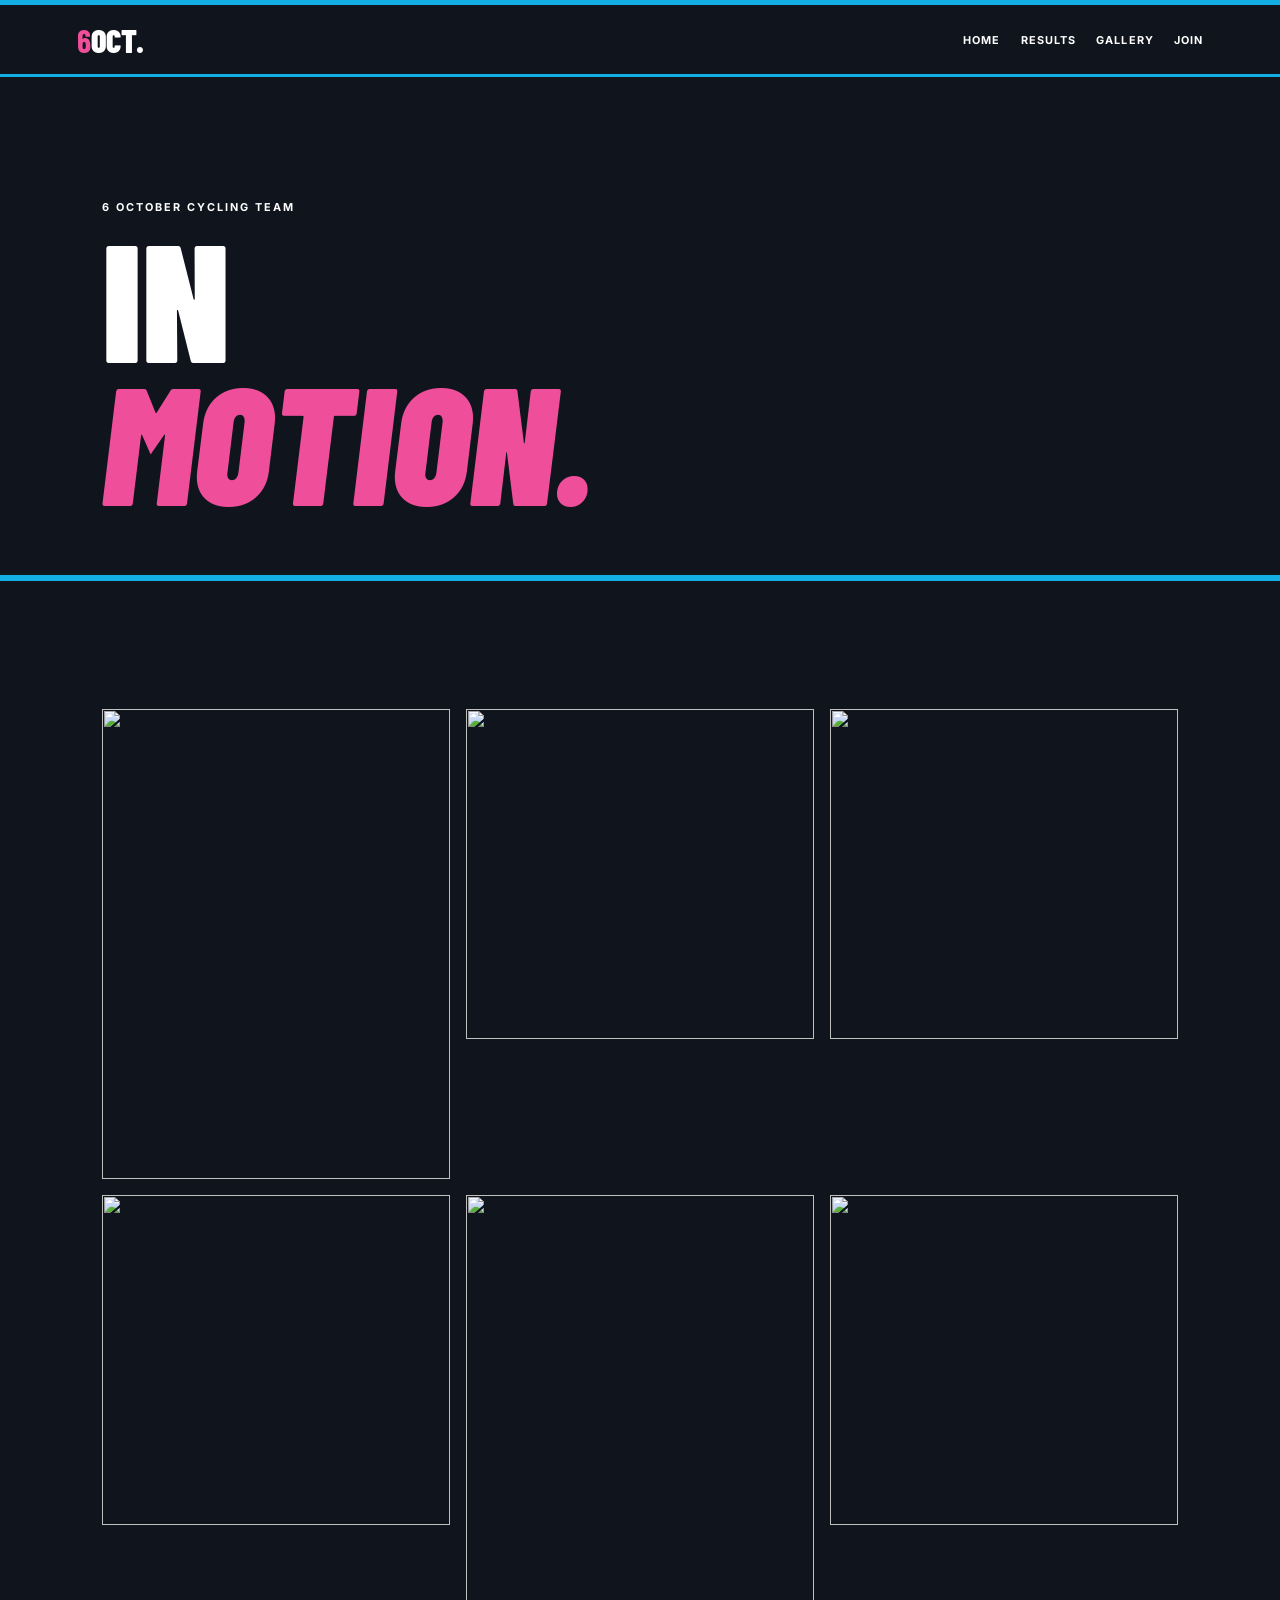
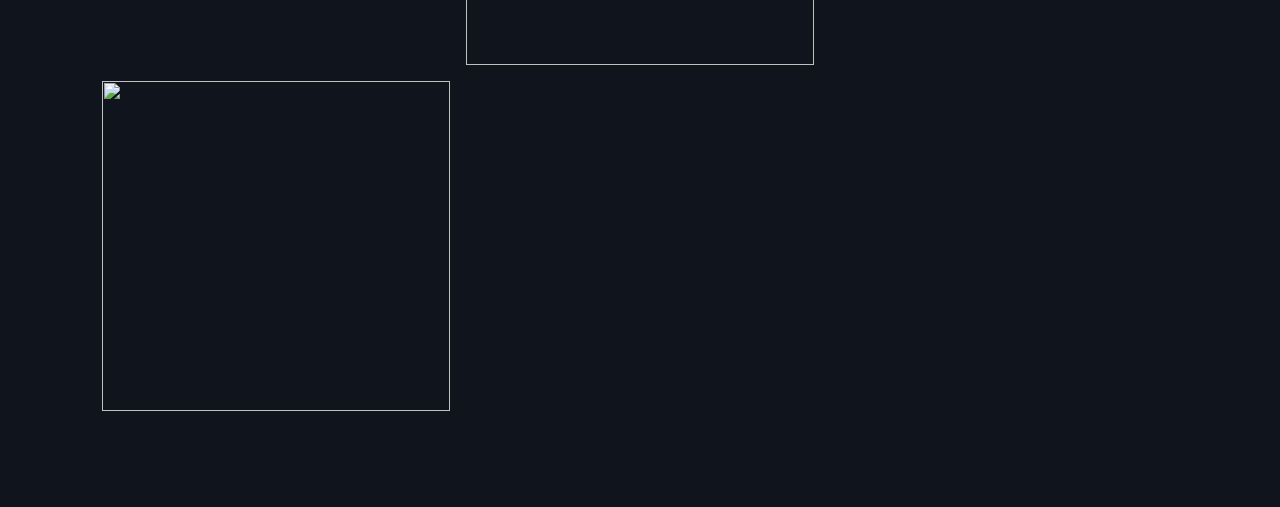
==== gallery.html @ 21459a9c "Add files via upload" ====
<!doctype html><html><head><meta charset="UTF-8"><meta name="viewport" content="width=device-width,initial-scale=1"><title>Gallery | 6 October</title><link rel="stylesheet" href="styles.css"></head><body class="dark"><header class="nav"><a class="brand" href="index.html"><b>6</b>OCT.</a><nav><a href="index.html">Home</a><a href="results.html">Results</a><a href="gallery.html">Gallery</a><a href="join.html">Join</a></nav></header><main><section class="page-hero"><p class="eyebrow">6 October Cycling Team</p><h1>IN<br><em>MOTION.</em></h1></section><section class="section"><div class="gallery"><img src="assets/team.jpg"><img src="assets/saif-track.jpg"><img src="assets/obay-track.jpg"><img src="assets/saif-road.jpg"><img src="assets/obay-podium.jpg"><img src="assets/obay-road.jpg"><img src="assets/saif-worlds.jpg"></div></section></main></body></html>
---- styles.css ----
@import url('https://fonts.googleapis.com/css2?family=Barlow+Condensed:ital,wght@0,700;0,800;0,900;1,700&family=Inter:wght@400;600;700&display=swap');

:root{--pink:#ef4f9a;--blue:#13aee4;--ink:#10151d;--paper:#f4f8fa}
*{box-sizing:border-box}
html{scroll-behavior:smooth}
body{margin:0;font-family:Inter,Arial;color:var(--ink);background:var(--paper)}
h1,h2,h3{font-family:'Barlow Condensed';line-height:.86;margin:0;font-weight:900}
em{color:var(--pink)}
.nav{height:72px;background:var(--ink);display:flex;align-items:center;justify-content:space-between;padding:0 6vw;color:white;border-bottom:3px solid var(--blue)}
.brand{color:white;text-decoration:none;font:900 2rem 'Barlow Condensed'}
.brand b{color:var(--pink)}
nav{display:flex;gap:1.25rem}
nav a{color:white;text-decoration:none;text-transform:uppercase;font-size:.68rem;letter-spacing:.1em;font-weight:700}
.hero{min-height:85vh;position:relative;display:flex;align-items:end;padding:8vw;color:white;overflow:hidden}
.hero>img{position:absolute;inset:0;width:100%;height:100%;object-fit:cover}
.hero:after{content:'';position:absolute;inset:0;background:linear-gradient(90deg,rgba(4,28,43,.82),rgba(19,174,228,.12) 55%,transparent 75%)}
.hero div{position:relative;z-index:1}
.eyebrow{font-size:.68rem;letter-spacing:.18em;text-transform:uppercase;font-weight:700}
.hero h1,.page-hero h1{font-size:clamp(5rem,13vw,11rem)}
.button{display:inline-block;color:#fff;background:var(--pink);box-shadow:5px 5px 0 var(--blue);padding:1rem 1.2rem;text-decoration:none;text-transform:uppercase;font-size:.7rem;letter-spacing:.1em;font-weight:700;margin-top:1.5rem}
.section{padding:6rem 8vw}
.section h2{font-size:clamp(3.5rem,7vw,7rem)}
.news-section{padding:6rem 8vw;background:var(--ink);color:#fff}.news-section>h2{font-size:clamp(3.5rem,7vw,7rem);margin-bottom:2rem}.news-section>.eyebrow{color:var(--blue)}.news-feature{position:relative;min-height:640px;overflow:hidden;background:#000;box-shadow:10px 10px 0 var(--blue)}.news-main-image{position:absolute;inset:0;width:100%;height:100%;object-fit:cover;object-position:center 55%}.news-shade{position:absolute;inset:0;background:linear-gradient(90deg,rgba(4,13,20,.9),rgba(4,13,20,.36) 62%,rgba(4,13,20,.08))}.news-content{position:relative;z-index:1;max-width:700px;padding:clamp(2rem,6vw,5rem);padding-top:clamp(12rem,29vw,20rem)}.news-content .eyebrow{color:var(--blue)}.news-content h3{font-size:clamp(3rem,6.8vw,6.2rem);margin-bottom:1.2rem}.news-content>p:not(.eyebrow){max-width:560px;line-height:1.65}.news-button{display:inline-block;margin-top:1.25rem;padding:.9rem 1.2rem;background:var(--blue);color:var(--ink);font-size:.7rem;letter-spacing:.1em;text-transform:uppercase;text-decoration:none;font-weight:700;box-shadow:4px 4px 0 var(--pink)}.news-inset{position:absolute;z-index:2;top:2rem;right:2rem;width:clamp(130px,19vw,260px);margin:0;border:4px solid #fff;background:var(--ink);box-shadow:6px 6px 0 var(--pink)}.news-inset img{display:block;width:100%;height:clamp(180px,27vw,370px);object-fit:cover}.news-inset figcaption{padding:.7rem .8rem;color:#fff;font-size:.65rem;letter-spacing:.1em;text-transform:uppercase;font-weight:700}
.cards{display:grid;grid-template-columns:repeat(3,1fr);gap:1rem;margin-top:2.5rem}
.card{height:430px;position:relative;overflow:hidden;color:#fff}
.card img{width:100%;height:100%;object-fit:cover}
.card div{position:absolute;inset:auto 0 0;padding:1.2rem;background:linear-gradient(transparent,rgba(0,0,0,.9));padding-top:5rem}
.card h3{font-size:2.8rem}
.card a{color:white;font-size:.72rem}
.dark{background:var(--ink);color:#fff;border-top:5px solid var(--blue)}
.gallery{display:grid;grid-template-columns:repeat(3,1fr);gap:1rem;margin-top:2rem}
.gallery img{width:100%;height:330px;object-fit:cover}
.gallery img:nth-child(1),.gallery img:nth-child(5){height:470px}
.page-hero{padding:7rem 8vw 4rem;background:var(--ink);color:#fff;border-bottom:6px solid var(--blue)}
.result{background:#fff;border-left:7px solid var(--pink);box-shadow:5px 5px 0 rgba(19,174,228,.75);padding:2rem;margin:2rem 0;max-width:780px}
.result h3{font-size:2.4rem}
.join{min-height:calc(100vh - 72px)}
.join-video-wrap{width:min(100%,1200px);aspect-ratio:832/464;margin:0 auto;background:#000;overflow:hidden;border-bottom:8px solid var(--blue);box-shadow:0 12px 28px rgba(19,174,228,.22)}
.join-hero-video{width:100%;height:100%;display:block;object-fit:contain}
.join-content{padding:5rem 8vw 7rem;background:linear-gradient(135deg,#e7f7fd 0%,var(--paper) 58%,#fff 100%)}
.join-content>h1{font-size:clamp(4.5rem,10vw,10rem);max-width:1000px;letter-spacing:-.03em}
.join-content>.eyebrow{color:var(--blue);margin:0 0 1rem}
.join-details{max-width:700px;margin-top:4rem;padding-top:2rem;border-top:7px solid var(--blue)}
.join-details h2{font-size:clamp(3rem,6vw,6rem)}
.mountain-video{margin-top:2.5rem;padding:1.5rem;background:var(--ink);color:#fff;border-left:7px solid var(--pink);box-shadow:7px 7px 0 var(--blue)}
.mountain-video .eyebrow{color:var(--blue);margin:0 0 .65rem}
.mountain-video h2{font-size:clamp(3rem,5vw,5rem);margin-bottom:1.25rem}
.mountain-video video{display:block;width:100%;max-height:520px;background:#000;object-fit:contain}
.steps{border-top:1px solid #c9d1d6;margin-top:2.5rem}
.steps p{border-bottom:1px solid #c9d1d6;padding:1rem 0;line-height:1.5}
.ig{color:var(--ink);font-weight:700}
.footer{padding:2rem 6vw;background:var(--ink);color:#fff;font-size:.7rem;border-top:4px solid var(--blue)}
@media(max-width:700px){nav a:not(:last-child){display:none}.cards,.gallery{grid-template-columns:1fr}.gallery img,.gallery img:nth-child(1),.gallery img:nth-child(5){height:330px}.section,.news-section{padding:4rem 7vw}.news-feature{min-height:650px;box-shadow:6px 6px 0 var(--blue)}.news-content{padding:19rem 1.5rem 2rem}.news-inset{top:1rem;right:1rem;width:125px}.news-inset img{height:175px}.join-content{padding:3.5rem 7vw 5rem}.join-details{margin-top:3rem}.mountain-video{padding:1rem}}
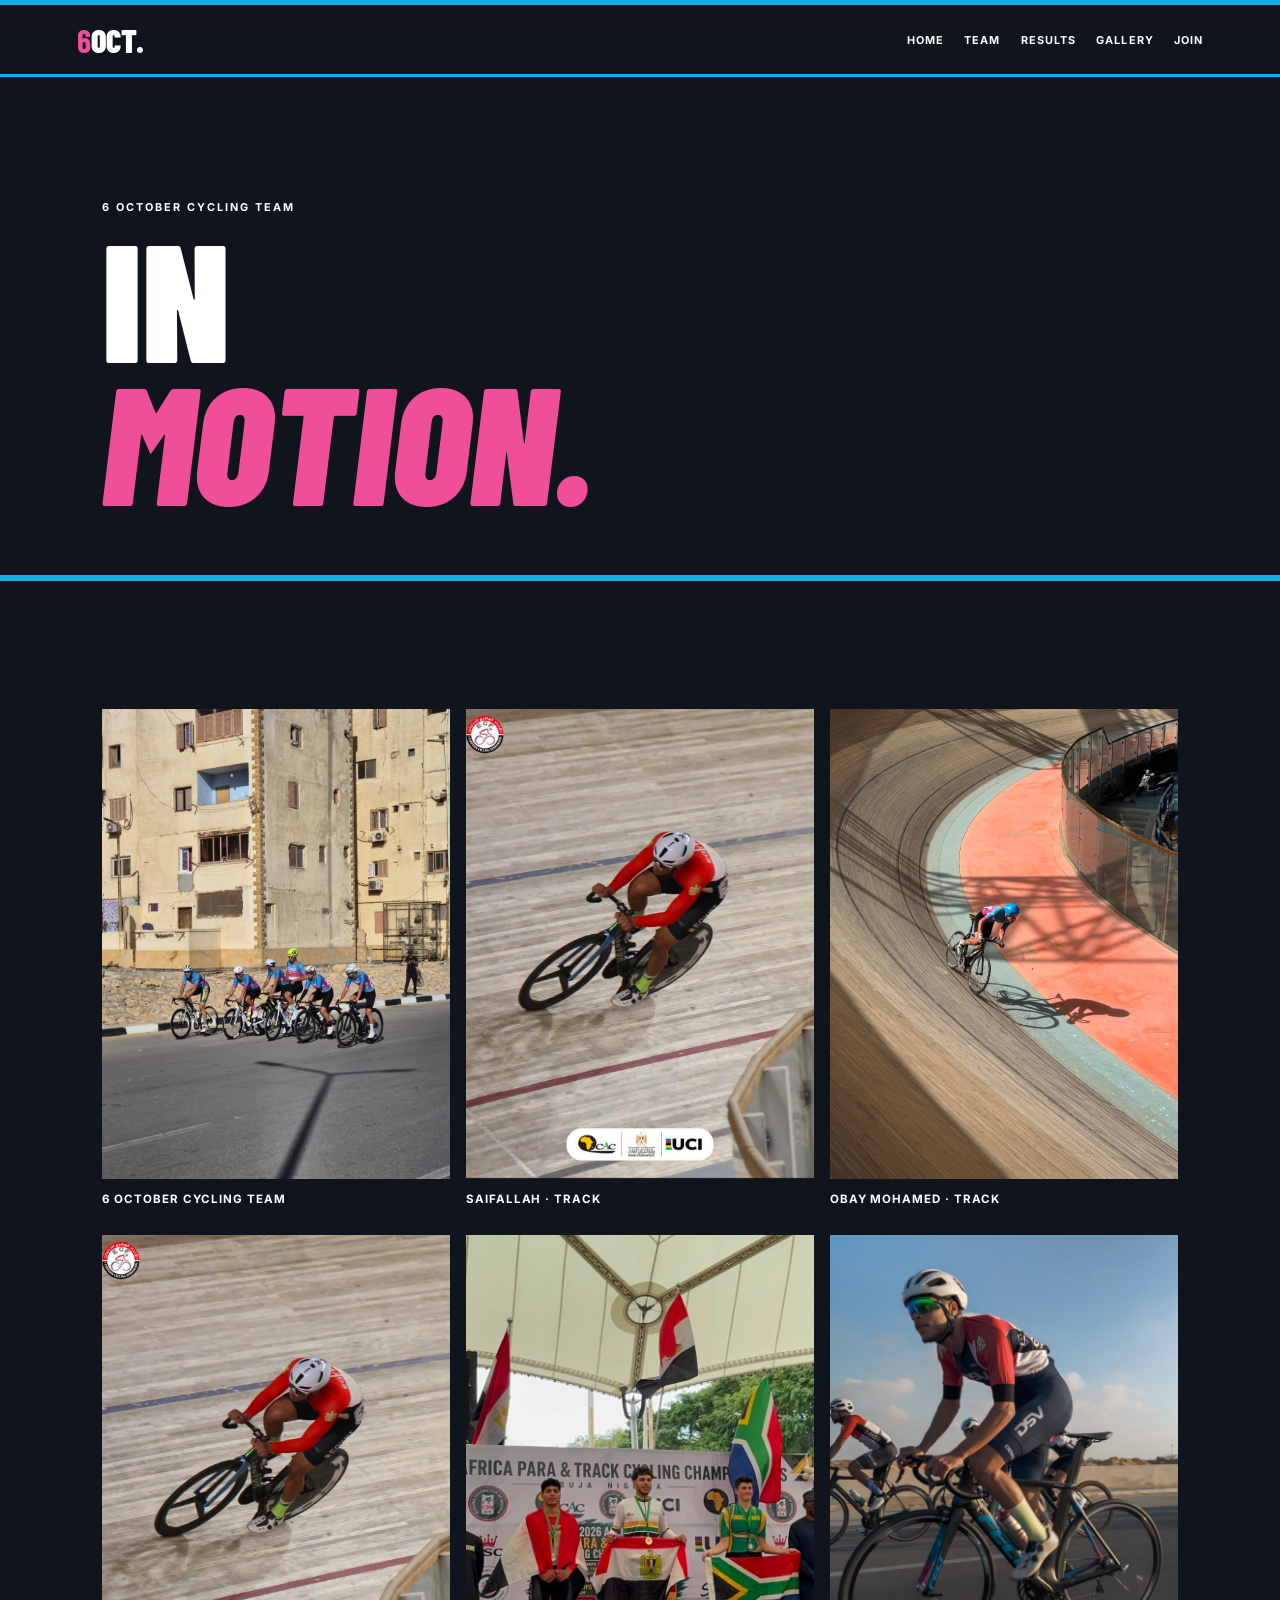
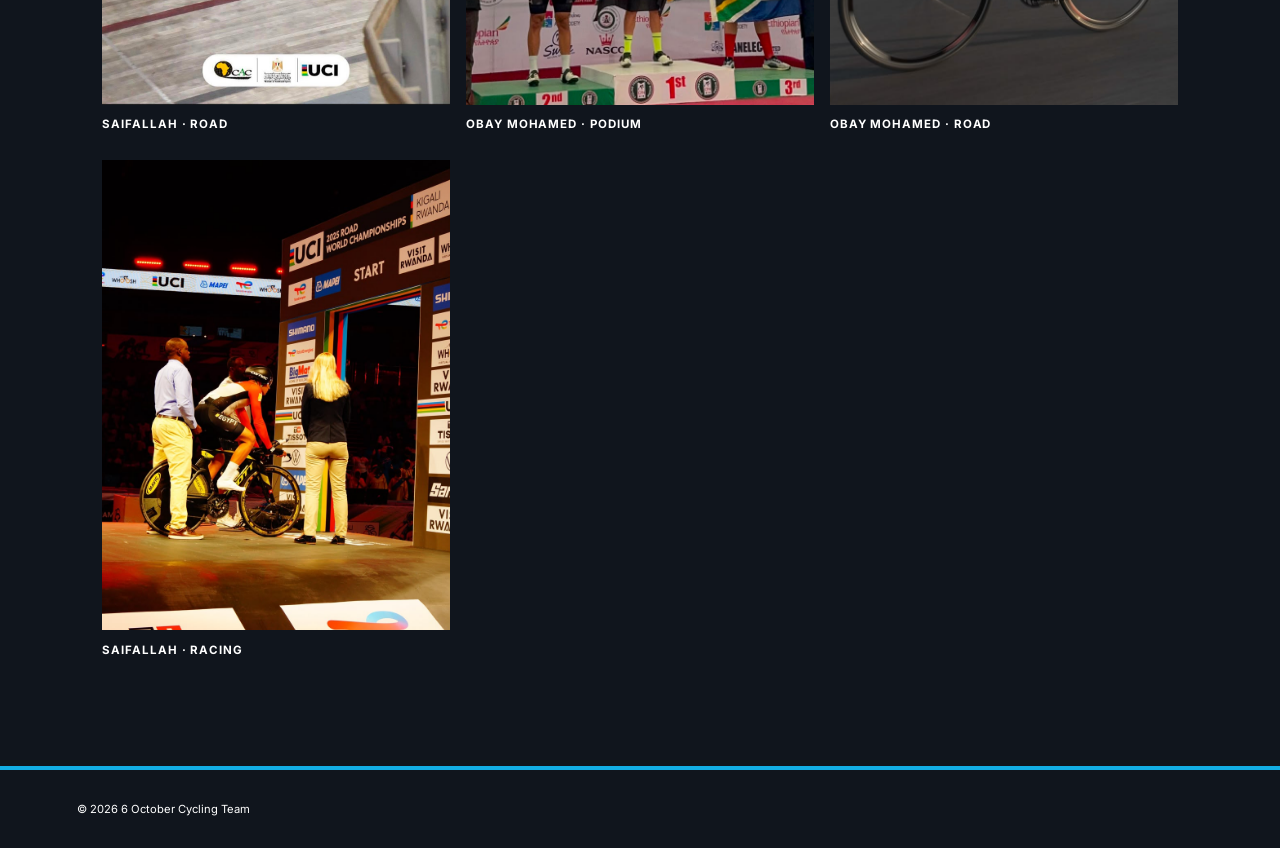
==== commit 8433cd66: "Add files via upload" ====
--- a/gallery.html
+++ b/gallery.html
@@ -1 +1,22 @@
-<!doctype html><html><head><meta charset="UTF-8"><meta name="viewport" content="width=device-width,initial-scale=1"><title>Gallery | 6 October</title><link rel="stylesheet" href="styles.css"></head><body class="dark"><header class="nav"><a class="brand" href="index.html"><b>6</b>OCT.</a><nav><a href="index.html">Home</a><a href="results.html">Results</a><a href="gallery.html">Gallery</a><a href="join.html">Join</a></nav></header><main><section class="page-hero"><p class="eyebrow">6 October Cycling Team</p><h1>IN<br><em>MOTION.</em></h1></section><section class="section"><div class="gallery"><img src="assets/team.jpg"><img src="assets/saif-track.jpg"><img src="assets/obay-track.jpg"><img src="assets/saif-road.jpg"><img src="assets/obay-podium.jpg"><img src="assets/obay-road.jpg"><img src="assets/saif-worlds.jpg"></div></section></main></body></html>
+<!doctype html>
+<html>
+<head>
+  <meta charset="UTF-8">
+  <meta name="viewport" content="width=device-width,initial-scale=1">
+  <title>Gallery | 6 October</title>
+  <link rel="stylesheet" href="styles.css"><link rel="stylesheet" href="enhancements.css"><link rel="icon" href="favicon.svg" type="image/svg+xml"><script src="site.js" defer></script>
+</head>
+<body class="dark">
+  <header class="nav"><a class="brand" href="index.html"><b>6</b>OCT.</a><nav><a href="index.html">Home</a><a href="team.html">Team</a><a href="results.html">Results</a><a href="gallery.html">Gallery</a><a href="join.html">Join</a></nav></header>
+  <main><section class="page-hero"><p class="eyebrow">6 October Cycling Team</p><h1>IN<br><em>MOTION.</em></h1></section><section class="section"><div class="gallery">
+    <figure><img src="assets/team.jpg" alt="6 October Cycling Team riding together"><figcaption>6 October Cycling Team</figcaption></figure>
+    <figure><img src="assets/saif-track.jpg" alt="Saifallah on the track"><figcaption>Saifallah &middot; Track</figcaption></figure>
+    <figure><img src="assets/obay-track.jpg" alt="Obay Mohamed on the track"><figcaption>Obay Mohamed &middot; Track</figcaption></figure>
+    <figure><img src="assets/saif-road.jpg" alt="Saifallah road racing"><figcaption>Saifallah &middot; Road</figcaption></figure>
+    <figure><img src="assets/obay-podium.jpg" alt="Obay Mohamed at a podium presentation"><figcaption>Obay Mohamed &middot; Podium</figcaption></figure>
+    <figure><img src="assets/obay-road.jpg" alt="Obay Mohamed road racing"><figcaption>Obay Mohamed &middot; Road</figcaption></figure>
+    <figure><img src="assets/saif-worlds.jpg" alt="Saifallah racing internationally"><figcaption>Saifallah &middot; Racing</figcaption></figure>
+  </div></section></main>
+  <footer class="footer">&copy; 2026 6 October Cycling Team</footer>
+</body>
+</html>
--- a/enhancements.css
+++ b/enhancements.css
@@ -0,0 +1,2 @@
+.nav{position:sticky;top:0;z-index:20}.menu-toggle{display:none;border:1px solid var(--blue);background:transparent;color:#fff;padding:.55rem .7rem;font:700 .68rem Inter,Arial;letter-spacing:.08em;text-transform:uppercase}.about{padding:5rem 8vw;background:#fff;display:grid;grid-template-columns:minmax(0,1fr) minmax(0,1.4fr);gap:3rem;align-items:start}.about h2{font-size:clamp(3.5rem,7vw,7rem)}.about p{max-width:670px;font-size:1.08rem;line-height:1.7}.about .eyebrow{color:var(--blue)}.gallery figure{margin:0;position:relative;overflow:hidden}.gallery figure img{display:block}.gallery figcaption{padding:.8rem 0;color:#fff;font-size:.72rem;letter-spacing:.08em;text-transform:uppercase;font-weight:700}.result-meta{color:var(--pink);font-weight:700;letter-spacing:.08em;text-transform:uppercase;font-size:.72rem}.results-note{max-width:780px;line-height:1.6}.footer a{color:#fff}.footer a:focus,.footer a:hover{color:var(--blue)}
+@media(max-width:700px){.menu-toggle{display:block}.nav{padding:0 7vw}.nav nav{display:none;position:absolute;top:69px;left:0;right:0;padding:1rem 7vw 1.25rem;background:var(--ink);border-bottom:3px solid var(--blue);flex-direction:column;gap:1rem}.nav nav.is-open{display:flex}.nav nav a:not(:last-child){display:block}.about{padding:4rem 7vw;display:block}.about p{font-size:1rem}.gallery figure img,.gallery figure:nth-child(1) img,.gallery figure:nth-child(5) img{height:330px}.news-inset-secondary{display:none}}
